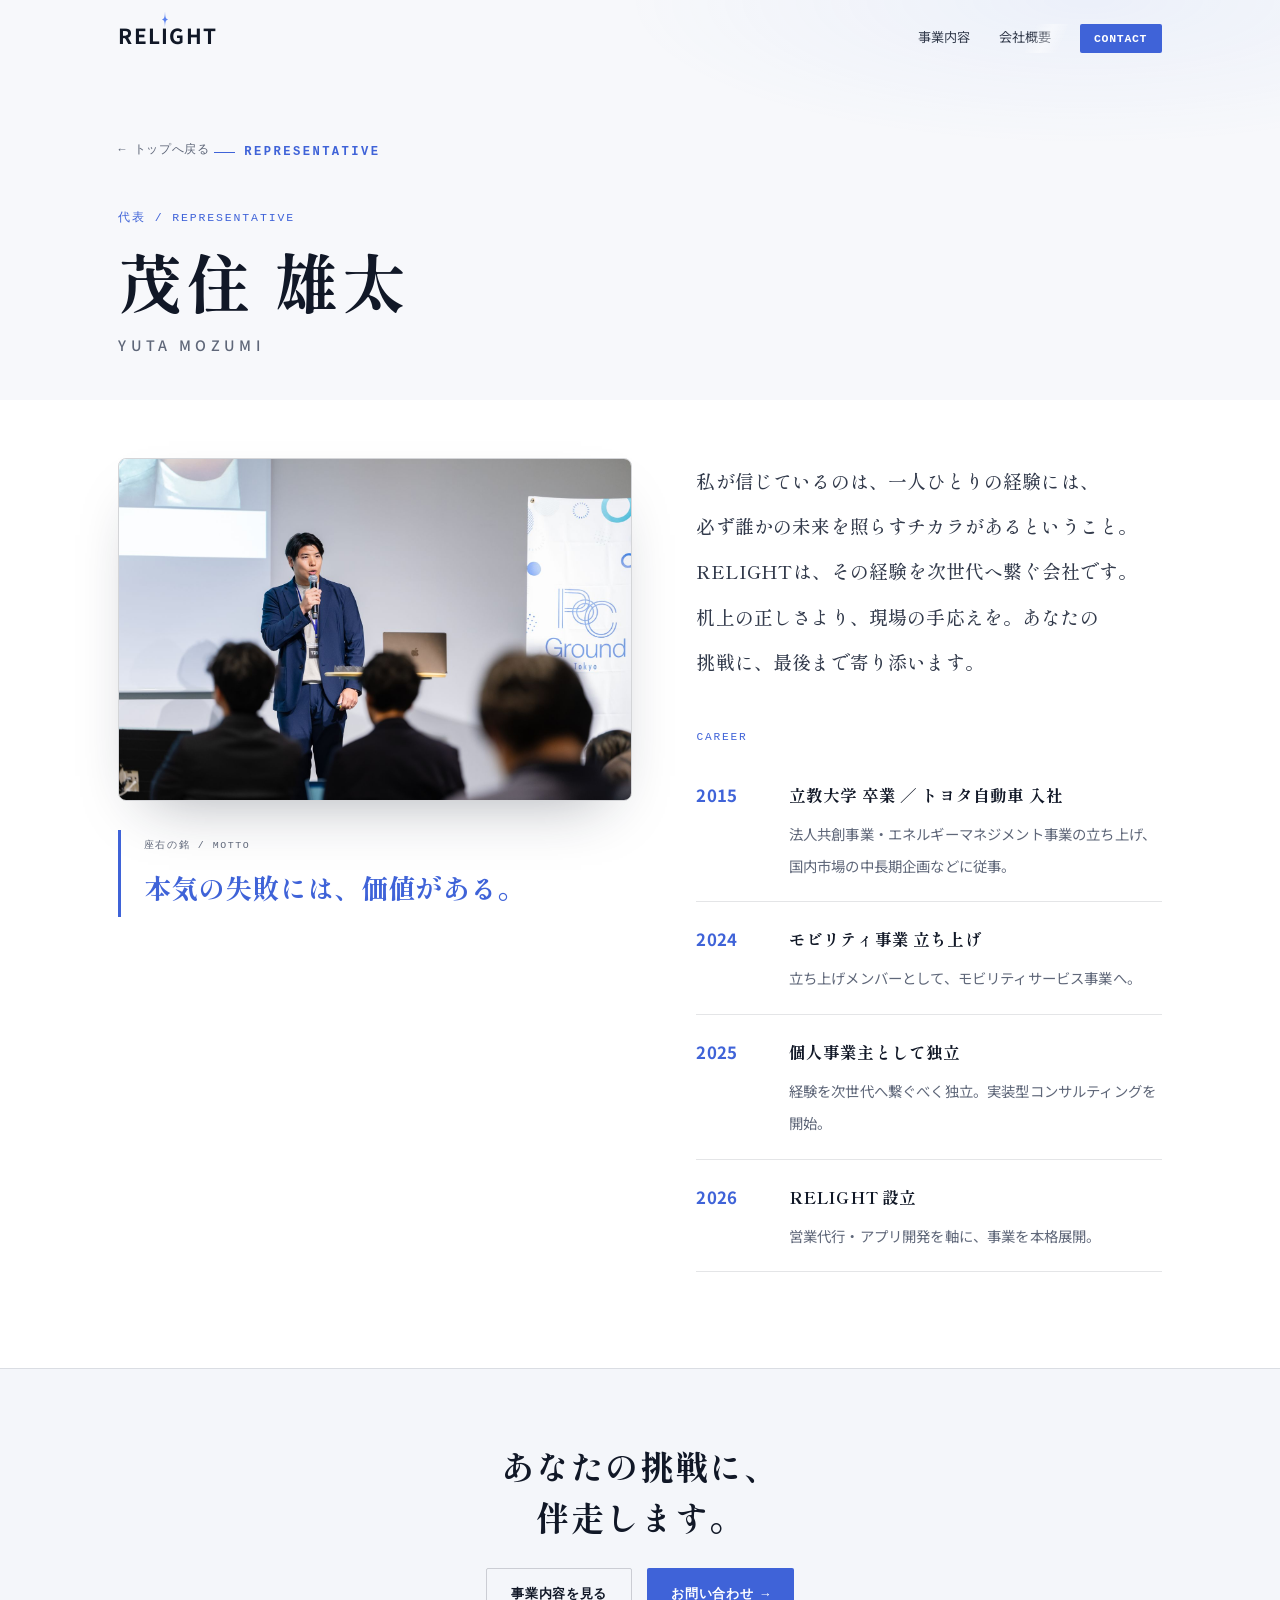
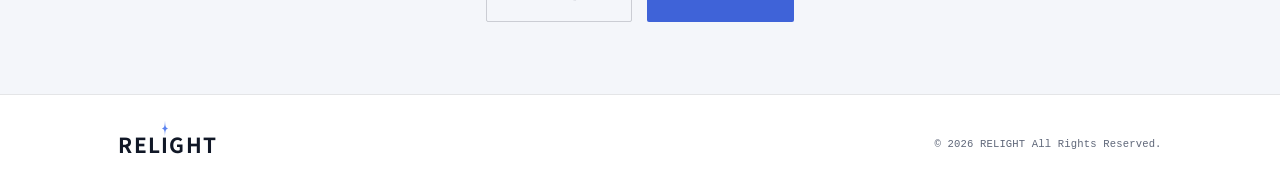
==== about.html @ 537fd7d2 "HP改修: 可読性向上・モーション追加、AI導入支援の掲載終了、代表表記修正" ====
<!DOCTYPE html>
<html lang="ja">
<head>
<meta charset="UTF-8">
<meta name="viewport" content="width=device-width, initial-scale=1.0">
<title>代表 茂住 雄太｜RELIGHT</title>
<meta name="description" content="RELIGHT 代表 茂住雄太（Yuta Mozumi）のプロフィール。トヨタ自動車での新規事業・現場改善の経験を経て独立。経験と知恵を次世代へ繋ぐ。">
<link rel="canonical" href="https://ymozfleet-creator.github.io/RELIGHT/about.html">
<meta name="robots" content="index, follow">
<meta name="theme-color" content="#ffffff">
<meta property="og:site_name" content="RELIGHT">
<meta property="og:locale" content="ja_JP">
<meta property="og:title" content="代表 茂住 雄太｜RELIGHT">
<meta property="og:description" content="経験と知恵を、次世代へ繋ぐ。RELIGHT 代表 茂住雄太のプロフィール。">
<meta property="og:type" content="profile">
<meta property="og:url" content="https://ymozfleet-creator.github.io/RELIGHT/about.html">
<script type="application/ld+json">
{"@context":"https://schema.org","@type":"ProfilePage","mainEntity":{"@type":"Person","name":"茂住 雄太","alternateName":"Yuta Mozumi","jobTitle":"代表","worksFor":{"@type":"Organization","name":"RELIGHT","url":"https://ymozfleet-creator.github.io/RELIGHT/"},"url":"https://ymozfleet-creator.github.io/RELIGHT/about.html"}}
</script>
<link rel="preconnect" href="https://fonts.googleapis.com">
<link rel="preconnect" href="https://fonts.gstatic.com" crossorigin>
<link href="https://fonts.googleapis.com/css2?family=Shippori+Mincho+B1:wght@500;600;700;800&family=Space+Grotesk:wght@400;500;600;700&family=Noto+Sans+JP:wght@300;400;500;700&family=Space+Mono:wght@400;700&display=swap" rel="stylesheet">
<style>
:root{
  --bg0:#ffffff;--bg1:#f4f6fa;--panel:#ffffff;--panel-2:#f7f9fc;
  --line:rgba(23,30,48,.10);--line-2:rgba(23,30,48,.15);
  --tx:#171d29;--tx2:#4c5566;--mut:#8990a1;
  --cu:#3f63d8;--cu2:#4f74e6;--cu-grad:linear-gradient(115deg,#6f8cf5 0%,#5b83f0 45%,#5e5ce0 100%);
  --mincho:'Shippori Mincho B1','Hiragino Mincho ProN','Yu Mincho',serif;
  --grot:'Space Grotesk','Noto Sans JP',sans-serif;--sans:'Noto Sans JP',sans-serif;--mono:'Space Mono',monospace;
  --wide:1120px;--ease:cubic-bezier(.19,1,.22,1);
}
*{margin:0;padding:0;box-sizing:border-box}
html{scroll-behavior:smooth;-webkit-text-size-adjust:100%}
body{font-family:var(--sans);font-weight:300;background:var(--bg0);color:var(--tx2);line-height:2;letter-spacing:.01em;word-break:normal;word-break:auto-phrase;line-break:strict;overflow-x:hidden;-webkit-font-smoothing:antialiased}
h1,h2,h3{font-family:var(--mincho);color:var(--tx);font-weight:700;line-height:1.5;letter-spacing:.02em}
a{color:inherit;text-decoration:none}img,svg{display:block}
::selection{background:var(--cu);color:#fff}
:focus-visible{outline:2px solid var(--cu);outline-offset:3px}
.wrap{max-width:var(--wide);margin:0 auto;padding:0 clamp(1.4rem,5vw,2.4rem)}
b,strong{color:var(--tx);font-weight:600}
.lab{font-family:var(--mono);font-size:.72rem;letter-spacing:.2em;text-transform:uppercase;color:var(--cu);display:inline-flex;align-items:center;gap:.8em}
.lab::before{content:"";width:1.7em;height:1px;background:var(--cu)}
.rv{opacity:0;transform:translateY(24px);transition:opacity .8s var(--ease),transform .8s var(--ease)}
.rv.in{opacity:1;transform:none}
.d1{transition-delay:.08s}.d2{transition-delay:.16s}
/* header */
header{position:fixed;top:0;left:0;right:0;z-index:100;border-bottom:1px solid transparent;transition:border-color .4s var(--ease),background .4s var(--ease)}
header.scr{border-color:var(--line);background:rgba(255,255,255,.85);backdrop-filter:blur(14px);-webkit-backdrop-filter:blur(14px)}
.nav{display:flex;align-items:center;justify-content:space-between;height:70px;max-width:var(--wide);margin:0 auto;padding:0 clamp(1.4rem,5vw,2.4rem)}
.logo{display:inline-flex;align-items:center;color:var(--tx)}
.logo .wm{font-family:var(--grot);font-weight:700;font-size:1.3rem;letter-spacing:.06em;display:inline-flex;align-items:flex-end;position:relative;white-space:nowrap;line-height:1}
.logo .ig{position:relative;display:inline-block}
.logo .flame{position:absolute;left:50%;top:-.66em;transform:translateX(-50%);width:.36em;height:.82em}
.nav-links{display:flex;align-items:center;gap:clamp(1rem,2.2vw,1.8rem);list-style:none}
.nav-links a{font-size:.82rem;font-weight:400;color:var(--tx2);transition:color .3s var(--ease)}
.nav-links a:hover{color:var(--tx)}
.nav-links a.nav-cta{font-family:var(--mono);font-size:.72rem;font-weight:700;letter-spacing:.06em;background:var(--cu);color:#fff!important;padding:.7em 1.25em;border-radius:2px}
.nav-links a.nav-cta:hover{background:var(--cu2)}
/* hero */
.p-hero{padding:130px 0 40px;position:relative;overflow:hidden}
.p-hero::before{content:"";position:absolute;inset:0;z-index:-1;background:radial-gradient(60% 60% at 85% 0%,rgba(91,131,240,.10),transparent 60%),var(--bg1);opacity:.7}
.back{font-family:var(--mono);font-size:.72rem;letter-spacing:.06em;color:var(--mut);display:inline-flex;align-items:center;gap:.5em;margin-bottom:1.8rem;transition:color .3s var(--ease)}
.back:hover{color:var(--cu)}
.p-role{font-family:var(--mono);font-size:.72rem;letter-spacing:.16em;text-transform:uppercase;color:var(--cu);margin:1rem 0 .8rem}
.p-name{font-size:clamp(2.4rem,6vw,4rem);letter-spacing:.06em;line-height:1.2}
.p-en{font-family:var(--grot);font-weight:500;font-size:.9rem;letter-spacing:.3em;text-transform:uppercase;color:var(--mut);margin-top:.8rem}
/* body grid */
.p-main{display:grid;grid-template-columns:1.05fr .95fr;gap:clamp(2rem,5vw,4rem);align-items:start;padding:clamp(2.4rem,5vw,3.6rem) 0 clamp(4rem,8vw,6rem)}
.p-photo{width:100%;border-radius:8px;border:1px solid var(--line-2);box-shadow:0 26px 60px -30px rgba(23,30,48,.4)}
.motto{margin:1.8rem 0 0;border-left:3px solid var(--cu);padding:.4rem 0 .4rem 1.4rem}
.motto .l{font-family:var(--mono);font-size:.62rem;letter-spacing:.16em;text-transform:uppercase;color:var(--mut);margin-bottom:.5rem}
.motto p{font-family:var(--mincho);font-weight:700;font-size:clamp(1.3rem,2.4vw,1.7rem);color:var(--cu);line-height:1.7}
.vis{font-family:var(--mincho);font-weight:500;font-size:clamp(1.02rem,1.6vw,1.18rem);line-height:2.4;color:var(--tx2)}
.vis b{color:var(--tx);font-weight:700}
.tl-l{font-family:var(--mono);font-size:.7rem;letter-spacing:.16em;text-transform:uppercase;color:var(--cu);margin:2.6rem 0 .6rem}
.tl-row{display:grid;grid-template-columns:70px 1fr;gap:1.4rem;padding:1.3rem 0;border-bottom:1px solid var(--line);align-items:baseline}
.tl-row .yr{font-family:var(--grot);font-weight:700;font-size:1.05rem;color:var(--cu)}
.tl-row .d b{display:block;font-family:var(--mincho);font-weight:700;color:var(--tx);font-size:1.04rem;margin-bottom:.3rem}
.tl-row .d span{font-size:.9rem;color:var(--mut);line-height:1.9}
/* cta */
.p-cta{background:var(--bg1);border-top:1px solid var(--line);padding:clamp(3rem,6vw,4.5rem) 0;text-align:center}
.p-cta h2{font-size:clamp(1.5rem,3vw,2.1rem);margin-bottom:1.6rem}
.btn{font-family:var(--mono);font-size:.8rem;font-weight:700;letter-spacing:.05em;padding:1.05em 1.9em;border-radius:2px;display:inline-flex;align-items:center;gap:.6em;transition:transform .3s var(--ease),background .3s var(--ease),border-color .3s var(--ease),color .3s var(--ease)}
.btn.solid{background:var(--cu);color:#fff}.btn.solid:hover{background:var(--cu2);transform:translateY(-2px)}
.btn.ghost{border:1px solid var(--line-2);color:var(--tx)}.btn.ghost:hover{border-color:var(--cu);color:var(--cu);transform:translateY(-2px)}
.p-cta .row{display:flex;gap:.9rem;justify-content:center;flex-wrap:wrap}
footer{padding:2.4rem 0;border-top:1px solid var(--line)}
.fbar{display:flex;align-items:center;justify-content:space-between;gap:1rem;flex-wrap:wrap}
.fbar .cp{font-family:var(--mono);font-size:.66rem;color:var(--mut)}
@media(max-width:860px){.p-main{grid-template-columns:1fr}.nav-links li:not(.keep){display:none}}
@media(prefers-reduced-motion:reduce){*{animation:none!important;transition:none!important}.rv{opacity:1;transform:none}}
br.wbr{display:inline}@media(max-width:640px){br.wbr{display:none}}
</style>
<link rel="stylesheet" href="assets/motion.css?v=20261105">
<script src="assets/motion.js?v=20261105" defer></script>
</head>
<body>
<header id="hd">
  <div class="nav">
    <a href="index.html" class="logo" aria-label="RELIGHT"><span class="wm">REL<span class="ig">I<svg class="flame" viewBox="0 0 24 64" xmlns="http://www.w3.org/2000/svg" aria-hidden="true"><path d="M12 1C13 26 14.5 28 23 32C14.5 36 13 38 12 63C11 38 9.5 36 1 32C9.5 28 11 26 12 1Z" fill="#5b83f0"/></svg></span>GHT</span></a>
    <ul class="nav-links">
      <li><a href="index.html#serv">事業内容</a></li>
      <li><a href="index.html#company">会社概要</a></li>
      <li class="keep"><a href="index.html#contact" class="nav-cta">CONTACT</a></li>
    </ul>
  </div>
</header>

<section class="p-hero">
  <div class="wrap">
    <a href="index.html" class="back">← トップへ戻る</a>
    <span class="lab rv">Representative</span>
    <div class="p-role rv d1">代表 / Representative</div>
    <h1 class="p-name rv d1">茂住 雄太</h1>
    <div class="p-en rv d1">Yuta Mozumi</div>
  </div>
</section>

<section class="wrap">
  <div class="p-main">
    <div class="rv">
      <img class="p-photo" src="[data-uri]" alt="東京都 PoC Ground Tokyo 成果報告会で登壇する代表 茂住雄太">
      <div class="motto"><div class="l">座右の銘 / Motto</div><p>本気の失敗には、価値がある。</p></div>
    </div>
    <div class="rv d1">
      <p class="vis">私が信じているのは、一人ひとりの経験には、必ず誰かの未来を照らすチカラがあるということ。<br class="wbr">RELIGHTは、その経験を次世代へ繋ぐ会社です。机上の正しさより、現場の手応えを。あなたの挑戦に、最後まで寄り添います。</p>
      <div class="tl-l">Career</div>
      <div class="tl-row"><span class="yr">2015</span><span class="d"><b>立教大学 卒業 ／ トヨタ自動車 入社</b><span>法人共創事業・エネルギーマネジメント事業の立ち上げ、国内市場の中長期企画などに従事。</span></span></div>
      <div class="tl-row"><span class="yr">2024</span><span class="d"><b>モビリティ事業 立ち上げ</b><span>立ち上げメンバーとして、モビリティサービス事業へ。</span></span></div>
      <div class="tl-row"><span class="yr">2025</span><span class="d"><b>個人事業主として独立</b><span>経験を次世代へ繋ぐべく独立。実装型コンサルティングを開始。</span></span></div>
      <div class="tl-row"><span class="yr">2026</span><span class="d"><b>RELIGHT 設立</b><span>営業代行・アプリ開発を軸に、事業を本格展開。</span></span></div>
    </div>
  </div>
</section>

<section class="p-cta">
  <div class="wrap">
    <h2>あなたの挑戦に、<br>伴走します。</h2>
    <div class="row">
      <a href="index.html#serv" class="btn ghost">事業内容を見る</a>
      <a href="index.html#contact" class="btn solid">お問い合わせ →</a>
    </div>
  </div>
</section>

<footer>
  <div class="wrap">
    <div class="fbar">
      <a href="index.html" class="logo" aria-label="RELIGHT"><span class="wm">REL<span class="ig">I<svg class="flame" viewBox="0 0 24 64" xmlns="http://www.w3.org/2000/svg" aria-hidden="true"><path d="M12 1C13 26 14.5 28 23 32C14.5 36 13 38 12 63C11 38 9.5 36 1 32C9.5 28 11 26 12 1Z" fill="#5b83f0"/></svg></span>GHT</span></a>
      <span class="cp">© 2026 RELIGHT All Rights Reserved.</span>
    </div>
  </div>
</footer>
<script>
const hd=document.getElementById('hd');
addEventListener('scroll',()=>hd.classList.toggle('scr',scrollY>30),{passive:true});
const io=new IntersectionObserver((es)=>{es.forEach(e=>{if(e.isIntersecting){e.target.classList.add('in');io.unobserve(e.target);}});},{threshold:.14});
document.querySelectorAll('.rv').forEach(el=>io.observe(el));
</script>
</body>
</html>
---- assets/motion.css ----
/* =========================================================
   RELIGHT — Readability & Motion layer (2026-11)
   各ページの <style> の後に読み込み、可読性とアニメーションを上書きする
   ========================================================= */

/* ---------- 1. Readability（ライトテーマ） ---------- */
html:not([data-theme="dark"]){
  --tx:#111827;
  --tx2:#323a4b;      /* 本文：旧 #4c5566 → コントラスト強化 */
  --mut:#5f6779;      /* 補足：旧 #8990a1 → WCAG AA 相当へ */
  --line:rgba(17,24,39,.11);
  --line-2:rgba(17,24,39,.18);
}
html[data-theme="dark"]{
  --tx2:#ddd5c4;
  --mut:#a99f8a;
}
body{font-weight:400!important;font-size:16px}
p,li,dd{font-weight:400}
b,strong{font-weight:700}
/* 小さすぎるラベル類を底上げ */
.lab{font-size:.76rem!important;font-weight:700}
.en,.s,.goal,.k{letter-spacing:.06em}
@media (max-width:640px){
  body{font-size:15.5px}
  p{line-height:1.95}
}

/* ---------- 2. Scroll progress ---------- */
.mx-progress{position:fixed;top:0;left:0;height:3px;width:100%;z-index:999;pointer-events:none;
  background:var(--cu-grad,linear-gradient(90deg,#6f8cf5,#5e5ce0));
  transform:scaleX(var(--p,0));transform-origin:left;}

/* ---------- 3. Kinetic Typography ---------- */
.kt{--kt-step:28ms}
.kt .kt-w{display:inline-block;overflow:hidden;vertical-align:bottom;padding-bottom:.08em;margin-bottom:-.08em}
.kt .kt-c{display:inline-block;transform:translateY(105%) rotate(4deg);opacity:0;
  transition:transform .9s cubic-bezier(.19,1,.22,1),opacity .6s ease;
  transition-delay:calc(var(--i) * var(--kt-step) + var(--kt-base,0ms));will-change:transform}
.kt.kt-in .kt-c{transform:none;opacity:1}
/* グラデーション文字は塊で動かす（グラデ崩れ防止） */
.kt em.kt-c,.kt .cu-t.kt-c{display:inline-block}

/* グラデーション文字のゆるやかな流れ */
.hero h1 em,.msg-big em,.mvv-content .big em,.contact-card h2 em,h1 em,h2 em{
  background-size:220% 100%!important;animation:mx-shine 7s ease-in-out infinite alternate}
@keyframes mx-shine{from{background-position:0% 50%}to{background-position:100% 50%}}

/* ---------- 4. Reveal を上質に ---------- */
.rv{opacity:0;transform:translateY(28px);filter:blur(6px);
  transition:opacity .9s cubic-bezier(.19,1,.22,1),transform .9s cubic-bezier(.19,1,.22,1),filter .9s cubic-bezier(.19,1,.22,1)!important}
.rv.in{opacity:1;transform:none;filter:none}
.rv.d1{transition-delay:.08s!important}.rv.d2{transition-delay:.16s!important}.rv.d3{transition-delay:.24s!important}

/* セクションラベルの◆が回転して現れる */
.lab::before{transition:transform .9s cubic-bezier(.19,1,.22,1)}
.rv .lab::before,.lab.rv::before{transform:rotate(-180deg) scale(.3)}
.rv.in .lab::before,.lab.rv.in::before{transform:none}

/* 見出し下のライン描画（インフォグラフィック的アクセント） */
.shead h2,.sec h2.kt{position:relative}
.shead h2::after{content:"";position:absolute;left:0;bottom:-.5rem;height:2px;width:2.4em;
  background:var(--cu-grad);transform:scaleX(0);transform-origin:left;transition:transform 1.1s cubic-bezier(.19,1,.22,1) .35s}
.shead h2.kt-in::after,.shead h2.in::after{transform:scaleX(1)}

/* ---------- 5. UI/UX animation ---------- */
/* カード：カーソル追従スポットライト + わずかな浮き上がり */
.mx-spot{position:relative;isolation:isolate}
.mx-spot::after{content:"";position:absolute;inset:0;border-radius:inherit;pointer-events:none;z-index:-1;opacity:0;
  background:radial-gradient(420px circle at var(--mx,50%) var(--my,50%),rgba(91,131,240,.12),transparent 60%);
  transition:opacity .4s ease}
.mx-spot:hover::after{opacity:1}
.mx-spot{transition:transform .5s cubic-bezier(.19,1,.22,1),box-shadow .5s cubic-bezier(.19,1,.22,1),border-color .4s!important}
.mx-spot:hover{transform:translateY(-6px);box-shadow:0 22px 48px -24px rgba(40,60,140,.35)}

/* ボタン：マグネット + 光のスイープ */
.mx-mag{position:relative;overflow:hidden;will-change:transform;transition:transform .35s cubic-bezier(.19,1,.22,1),background .3s,color .3s,border-color .3s,box-shadow .35s!important}
.mx-mag::before{content:"";position:absolute;top:0;left:-60%;width:40%;height:100%;pointer-events:none;
  background:linear-gradient(100deg,transparent,rgba(255,255,255,.45),transparent);transform:skewX(-20deg);transition:left .7s cubic-bezier(.19,1,.22,1)}
.mx-mag:hover::before{left:130%}
.mx-mag:hover{box-shadow:0 12px 28px -12px rgba(63,99,216,.55)}

/* ニュース行：矢印がスライド＆背景が流れる */
.nitem{position:relative;transition:background .4s,padding .4s cubic-bezier(.19,1,.22,1)!important}
.nitem .ar{transition:transform .4s cubic-bezier(.19,1,.22,1)!important}
.nitem:hover .ar{transform:translateX(6px)}

/* ---------- 6. Infographic: 数字のカウントアップ下線 ---------- */
.mx-num{position:relative;display:inline-block}
.mx-num::after{content:"";position:absolute;left:0;right:0;bottom:-.35em;height:2px;border-radius:2px;
  background:var(--cu-grad);transform:scaleX(0);transform-origin:left;transition:transform 1.4s cubic-bezier(.19,1,.22,1)}
.mx-num.mx-done::after{transform:scaleX(1)}

/* ---------- 7. Marquee（トップのキーワード帯） ---------- */
.mx-marquee{overflow:hidden;border-top:1px solid var(--line);border-bottom:1px solid var(--line);background:var(--bg1);padding:1.15rem 0;
  -webkit-mask-image:linear-gradient(90deg,transparent,#000 8%,#000 92%,transparent);mask-image:linear-gradient(90deg,transparent,#000 8%,#000 92%,transparent)}
.mx-marquee .track{display:flex;width:max-content;animation:mx-mq 38s linear infinite}
.mx-marquee:hover .track{animation-play-state:paused}
.mx-marquee span{font-family:var(--mincho);font-weight:700;font-size:clamp(1.05rem,1.8vw,1.35rem);color:var(--tx);white-space:nowrap;padding:0 1.6rem;display:inline-flex;align-items:center;gap:1.6rem}
.mx-marquee span::after{content:"";width:.42em;height:.42em;background:var(--cu);clip-path:polygon(50% 0,100% 50%,50% 100%,0 50%)}
.mx-marquee span.o{color:var(--cu2)}
@keyframes mx-mq{to{transform:translateX(-50%)}}

/* ---------- 8. Hero のアンビエント光 ---------- */
.mx-orb{position:absolute;border-radius:50%;filter:blur(60px);pointer-events:none;z-index:-1;opacity:.55;animation:mx-float 14s ease-in-out infinite alternate}
.mx-orb.a{width:38vw;height:38vw;max-width:520px;max-height:520px;left:-8vw;top:8vh;background:radial-gradient(circle,rgba(111,140,245,.35),transparent 65%)}
.mx-orb.b{width:30vw;height:30vw;max-width:420px;max-height:420px;right:-6vw;bottom:4vh;background:radial-gradient(circle,rgba(94,92,224,.28),transparent 65%);animation-delay:-6s}
@keyframes mx-float{to{transform:translate(4vw,-3vh) scale(1.08)}}

/* ---------- reduced motion ---------- */
@media (prefers-reduced-motion:reduce){
  .rv{opacity:1!important;transform:none!important;filter:none!important}
  .kt .kt-c{transform:none!important;opacity:1!important;transition:none!important}
  .mx-marquee .track,.mx-orb,h1 em,h2 em{animation:none!important}
  .mx-progress{display:none}
}

/* ---------- 9. トップ：事業カード（2事業構成）の余白調整 ---------- */
.svc-grid .svc h3{min-height:0!important}
.svc-grid .svc p{min-height:0!important}
.svc-grid .svc .foot{margin-top:auto!important;min-height:0!important}
.svc .more{font-size:.84rem!important;font-weight:700}
.svc .menu span{font-size:.78rem!important}

@media (max-width:640px){.hero .scrollcue{display:none}}
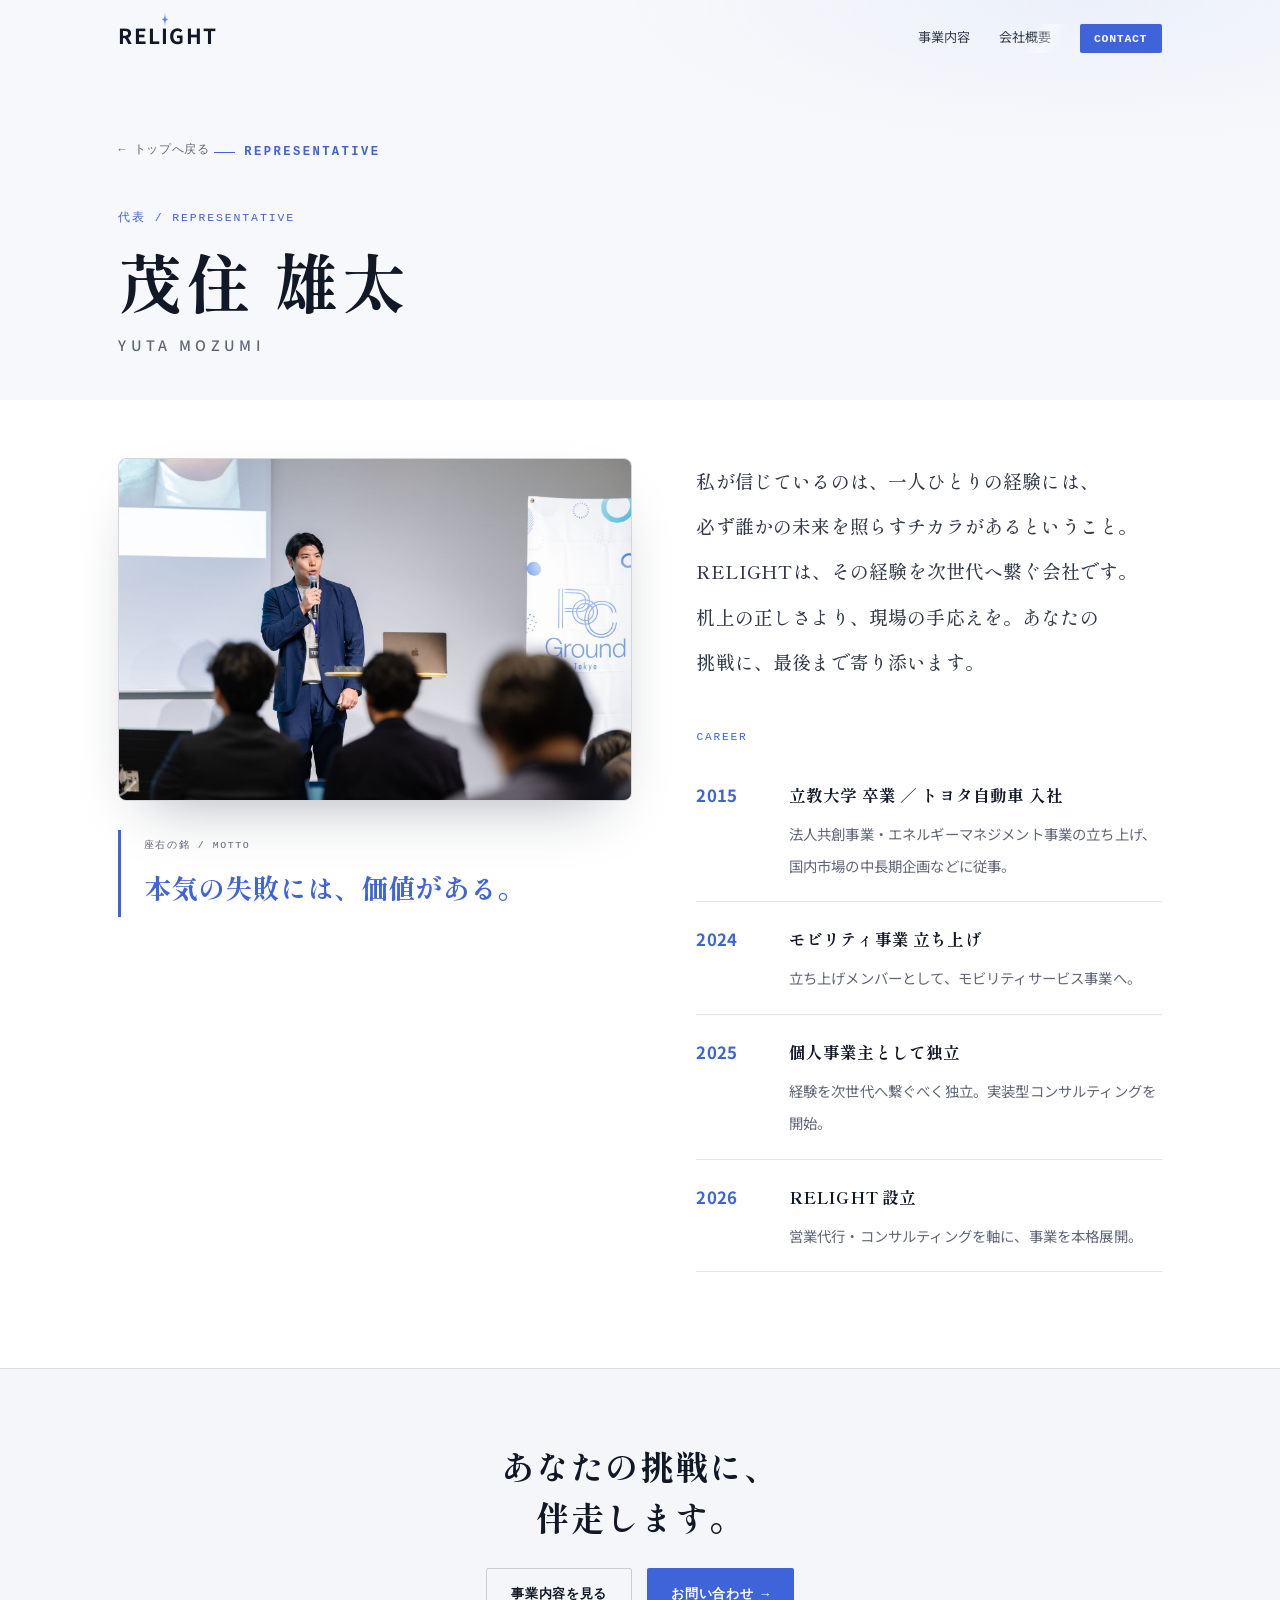
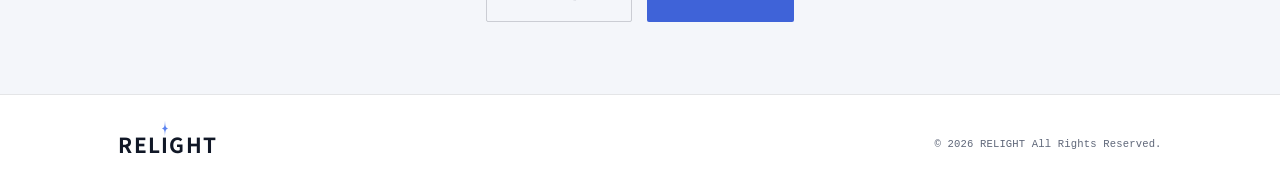
==== commit d4a8d06f: "事業を2軸に再編:①営業代行(LEADING RUSHER)②コンサルティング(顧問含む)" ====
--- a/about.html
+++ b/about.html
@@ -129,7 +129,7 @@
       <div class="tl-row"><span class="yr">2015</span><span class="d"><b>立教大学 卒業 ／ トヨタ自動車 入社</b><span>法人共創事業・エネルギーマネジメント事業の立ち上げ、国内市場の中長期企画などに従事。</span></span></div>
       <div class="tl-row"><span class="yr">2024</span><span class="d"><b>モビリティ事業 立ち上げ</b><span>立ち上げメンバーとして、モビリティサービス事業へ。</span></span></div>
       <div class="tl-row"><span class="yr">2025</span><span class="d"><b>個人事業主として独立</b><span>経験を次世代へ繋ぐべく独立。実装型コンサルティングを開始。</span></span></div>
-      <div class="tl-row"><span class="yr">2026</span><span class="d"><b>RELIGHT 設立</b><span>営業代行・アプリ開発を軸に、事業を本格展開。</span></span></div>
+      <div class="tl-row"><span class="yr">2026</span><span class="d"><b>RELIGHT 設立</b><span>営業代行・コンサルティングを軸に、事業を本格展開。</span></span></div>
     </div>
   </div>
 </section>
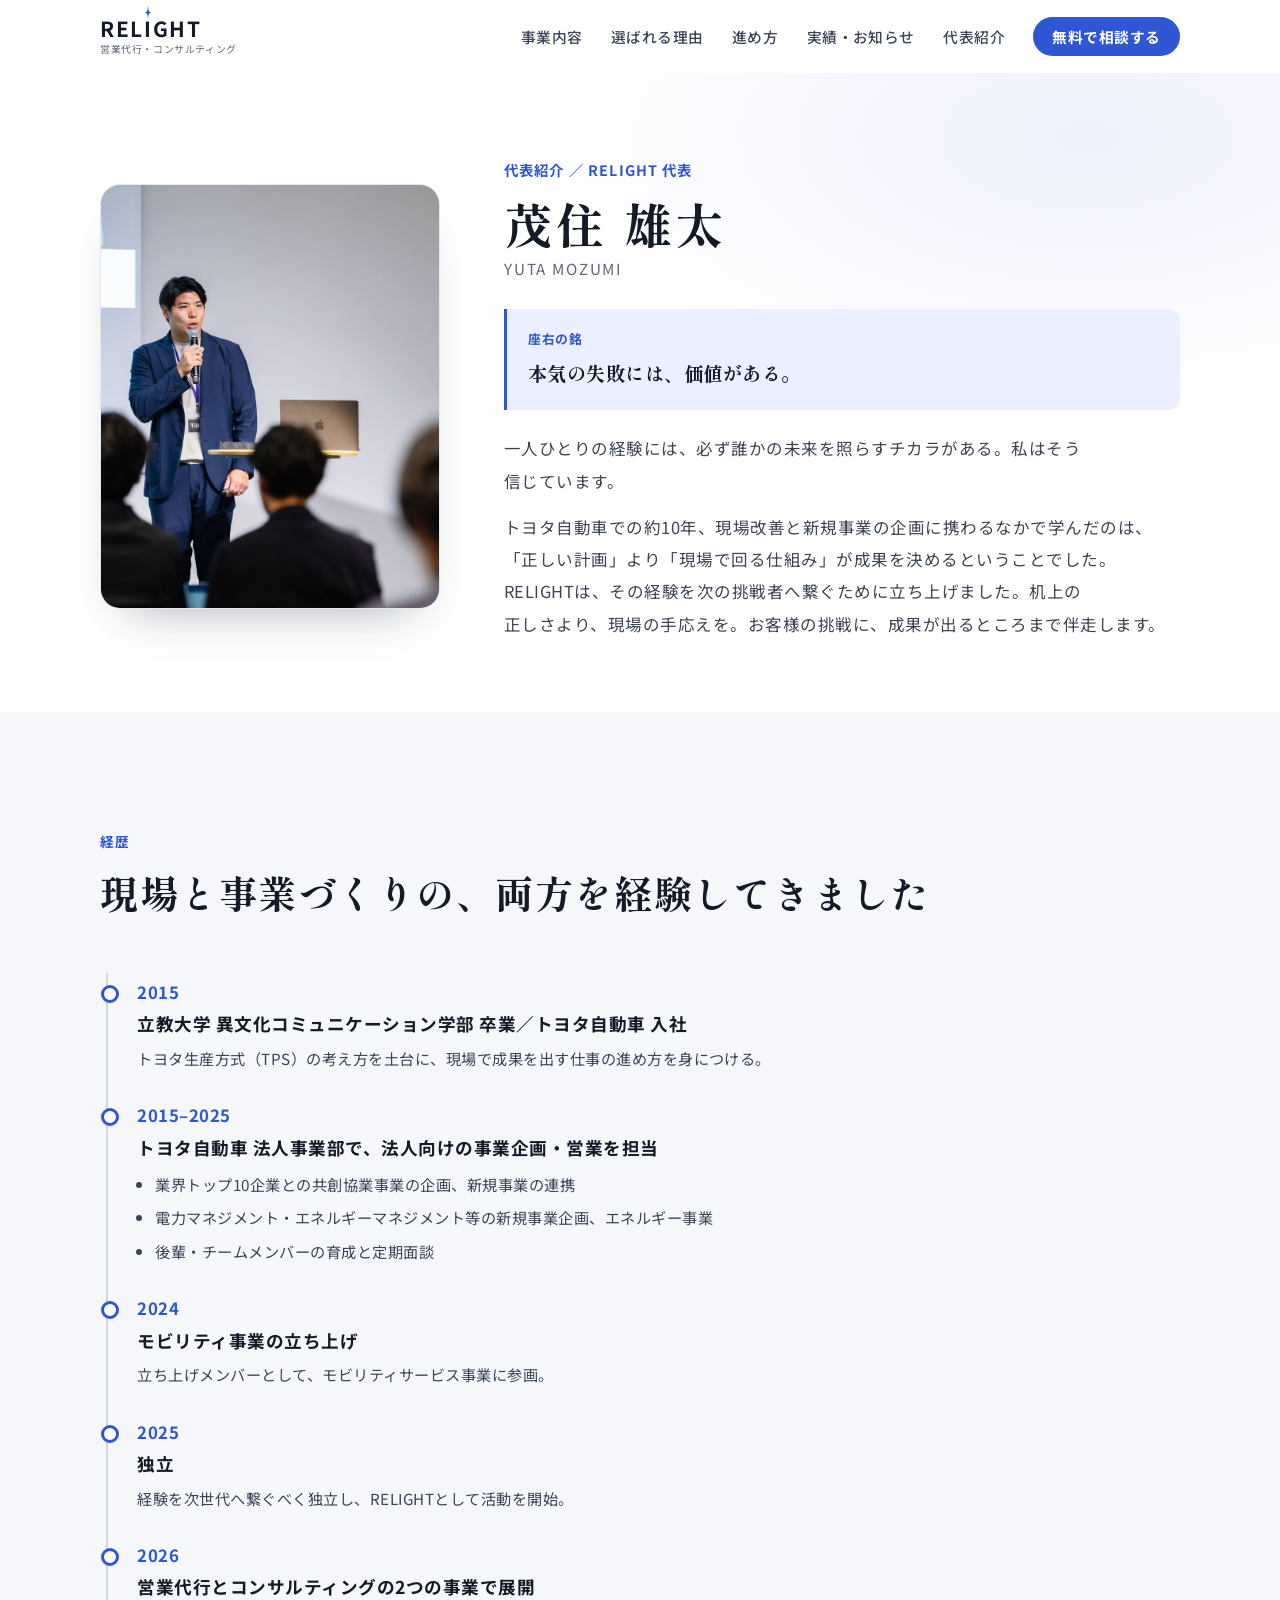
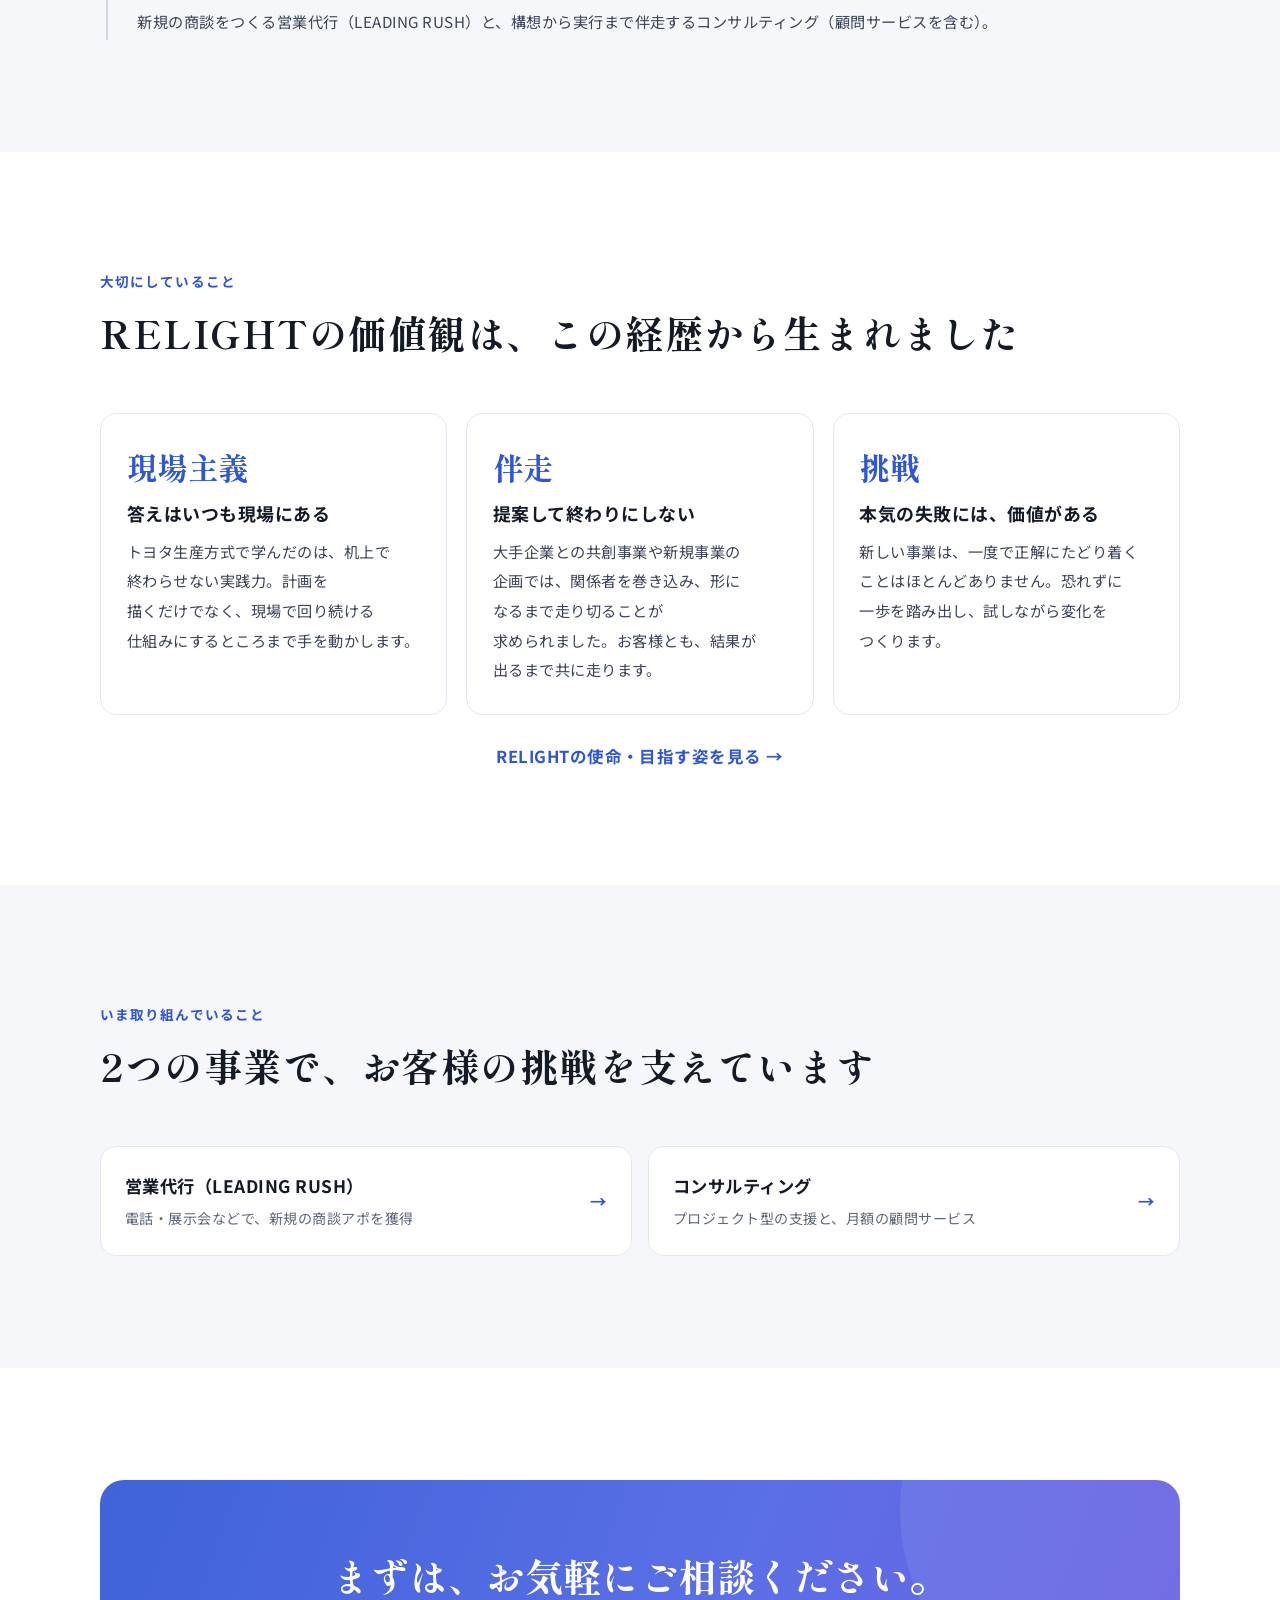
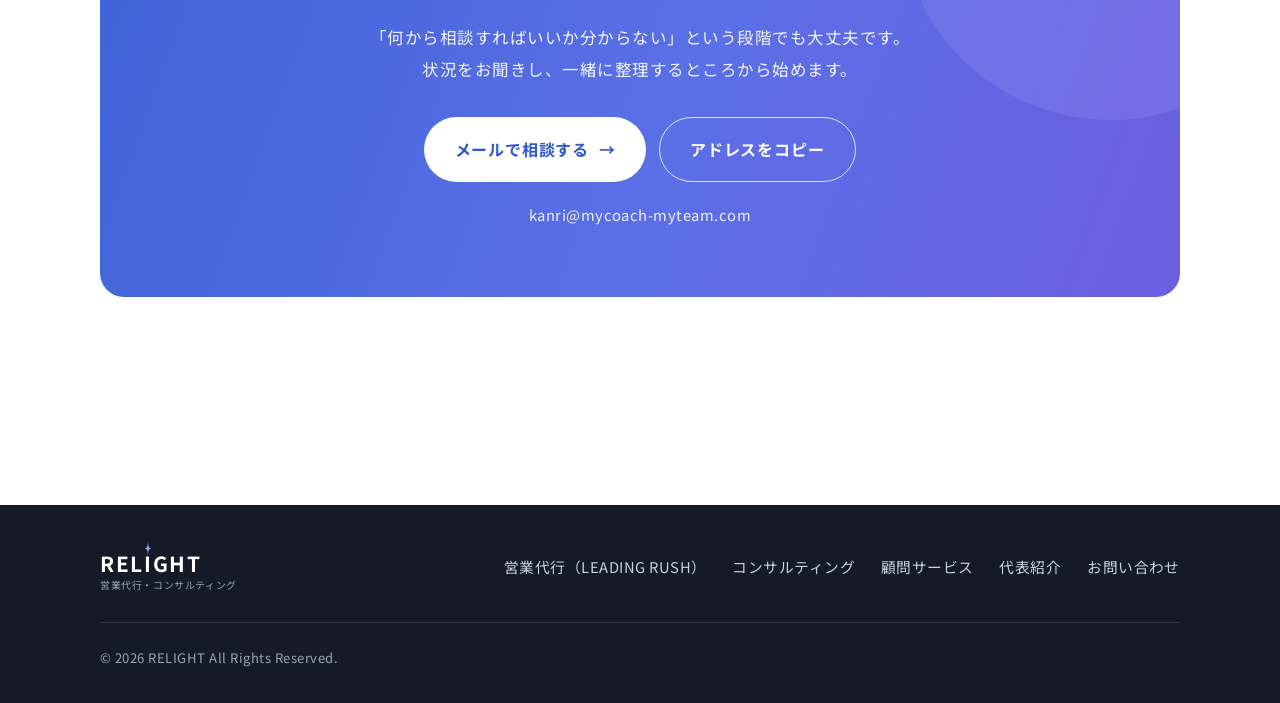
==== commit b45f9b72: "代表紹介ページを新デザインで作り直し（経歴・価値観・現在の事業を拡充）" ====
--- a/about.html
+++ b/about.html
@@ -3,160 +3,147 @@
 <head>
 <meta charset="UTF-8">
 <meta name="viewport" content="width=device-width, initial-scale=1.0">
-<title>代表 茂住 雄太｜RELIGHT</title>
-<meta name="description" content="RELIGHT 代表 茂住雄太（Yuta Mozumi）のプロフィール。トヨタ自動車での新規事業・現場改善の経験を経て独立。経験と知恵を次世代へ繋ぐ。">
+<title>代表紹介｜茂住 雄太｜RELIGHT</title>
+<meta name="description" content="RELIGHT代表 茂住雄太の紹介。トヨタ自動車で約10年、法人向けの事業企画・営業、業界大手との共創事業、エネルギーマネジメント等の新規事業企画に従事。2025年に独立し、営業代行（LEADING RUSH）とコンサルティングの2つの事業で伴走しています。">
 <link rel="canonical" href="https://ymozfleet-creator.github.io/RELIGHT/about.html">
 <meta name="robots" content="index, follow">
 <meta name="theme-color" content="#ffffff">
 <meta property="og:site_name" content="RELIGHT">
 <meta property="og:locale" content="ja_JP">
-<meta property="og:title" content="代表 茂住 雄太｜RELIGHT">
-<meta property="og:description" content="経験と知恵を、次世代へ繋ぐ。RELIGHT 代表 茂住雄太のプロフィール。">
 <meta property="og:type" content="profile">
+<meta property="og:title" content="代表紹介｜茂住 雄太｜RELIGHT">
+<meta property="og:description" content="トヨタで培った現場改善（TPS）と新規事業の経験を、次世代へ。RELIGHT代表 茂住雄太の紹介です。">
 <meta property="og:url" content="https://ymozfleet-creator.github.io/RELIGHT/about.html">
 <script type="application/ld+json">
-{"@context":"https://schema.org","@type":"ProfilePage","mainEntity":{"@type":"Person","name":"茂住 雄太","alternateName":"Yuta Mozumi","jobTitle":"代表","worksFor":{"@type":"Organization","name":"RELIGHT","url":"https://ymozfleet-creator.github.io/RELIGHT/"},"url":"https://ymozfleet-creator.github.io/RELIGHT/about.html"}}
+{"@context":"https://schema.org","@type":"ProfilePage","url":"https://ymozfleet-creator.github.io/RELIGHT/about.html","mainEntity":{"@type":"Person","name":"茂住 雄太","alternateName":"Yuta Mozumi","jobTitle":"代表","worksFor":{"@id":"https://ymozfleet-creator.github.io/RELIGHT/#organization"},"alumniOf":"立教大学","knowsAbout":["トヨタ生産方式","現場改善","新規事業開発","法人営業","エネルギーマネジメント","PMO"]}}
 </script>
 <link rel="preconnect" href="https://fonts.googleapis.com">
 <link rel="preconnect" href="https://fonts.gstatic.com" crossorigin>
-<link href="https://fonts.googleapis.com/css2?family=Shippori+Mincho+B1:wght@500;600;700;800&family=Space+Grotesk:wght@400;500;600;700&family=Noto+Sans+JP:wght@300;400;500;700&family=Space+Mono:wght@400;700&display=swap" rel="stylesheet">
+<link href="https://fonts.googleapis.com/css2?family=Shippori+Mincho+B1:wght@500;700&family=Noto+Sans+JP:wght@400;500;700&family=Space+Grotesk:wght@500;700&display=swap" rel="stylesheet">
+<link rel="stylesheet" href="assets/rl.css?v=3">
+<script src="assets/rl.js?v=3" defer></script>
 <style>
-:root{
-  --bg0:#ffffff;--bg1:#f4f6fa;--panel:#ffffff;--panel-2:#f7f9fc;
-  --line:rgba(23,30,48,.10);--line-2:rgba(23,30,48,.15);
-  --tx:#171d29;--tx2:#4c5566;--mut:#8990a1;
-  --cu:#3f63d8;--cu2:#4f74e6;--cu-grad:linear-gradient(115deg,#6f8cf5 0%,#5b83f0 45%,#5e5ce0 100%);
-  --mincho:'Shippori Mincho B1','Hiragino Mincho ProN','Yu Mincho',serif;
-  --grot:'Space Grotesk','Noto Sans JP',sans-serif;--sans:'Noto Sans JP',sans-serif;--mono:'Space Mono',monospace;
-  --wide:1120px;--ease:cubic-bezier(.19,1,.22,1);
-}
-*{margin:0;padding:0;box-sizing:border-box}
-html{scroll-behavior:smooth;-webkit-text-size-adjust:100%}
-body{font-family:var(--sans);font-weight:300;background:var(--bg0);color:var(--tx2);line-height:2;letter-spacing:.01em;word-break:normal;word-break:auto-phrase;line-break:strict;overflow-x:hidden;-webkit-font-smoothing:antialiased}
-h1,h2,h3{font-family:var(--mincho);color:var(--tx);font-weight:700;line-height:1.5;letter-spacing:.02em}
-a{color:inherit;text-decoration:none}img,svg{display:block}
-::selection{background:var(--cu);color:#fff}
-:focus-visible{outline:2px solid var(--cu);outline-offset:3px}
-.wrap{max-width:var(--wide);margin:0 auto;padding:0 clamp(1.4rem,5vw,2.4rem)}
-b,strong{color:var(--tx);font-weight:600}
-.lab{font-family:var(--mono);font-size:.72rem;letter-spacing:.2em;text-transform:uppercase;color:var(--cu);display:inline-flex;align-items:center;gap:.8em}
-.lab::before{content:"";width:1.7em;height:1px;background:var(--cu)}
-.rv{opacity:0;transform:translateY(24px);transition:opacity .8s var(--ease),transform .8s var(--ease)}
-.rv.in{opacity:1;transform:none}
-.d1{transition-delay:.08s}.d2{transition-delay:.16s}
-/* header */
-header{position:fixed;top:0;left:0;right:0;z-index:100;border-bottom:1px solid transparent;transition:border-color .4s var(--ease),background .4s var(--ease)}
-header.scr{border-color:var(--line);background:rgba(255,255,255,.85);backdrop-filter:blur(14px);-webkit-backdrop-filter:blur(14px)}
-.nav{display:flex;align-items:center;justify-content:space-between;height:70px;max-width:var(--wide);margin:0 auto;padding:0 clamp(1.4rem,5vw,2.4rem)}
-.logo{display:inline-flex;align-items:center;color:var(--tx)}
-.logo .wm{font-family:var(--grot);font-weight:700;font-size:1.3rem;letter-spacing:.06em;display:inline-flex;align-items:flex-end;position:relative;white-space:nowrap;line-height:1}
-.logo .ig{position:relative;display:inline-block}
-.logo .flame{position:absolute;left:50%;top:-.66em;transform:translateX(-50%);width:.36em;height:.82em}
-.nav-links{display:flex;align-items:center;gap:clamp(1rem,2.2vw,1.8rem);list-style:none}
-.nav-links a{font-size:.82rem;font-weight:400;color:var(--tx2);transition:color .3s var(--ease)}
-.nav-links a:hover{color:var(--tx)}
-.nav-links a.nav-cta{font-family:var(--mono);font-size:.72rem;font-weight:700;letter-spacing:.06em;background:var(--cu);color:#fff!important;padding:.7em 1.25em;border-radius:2px}
-.nav-links a.nav-cta:hover{background:var(--cu2)}
-/* hero */
-.p-hero{padding:130px 0 40px;position:relative;overflow:hidden}
-.p-hero::before{content:"";position:absolute;inset:0;z-index:-1;background:radial-gradient(60% 60% at 85% 0%,rgba(91,131,240,.10),transparent 60%),var(--bg1);opacity:.7}
-.back{font-family:var(--mono);font-size:.72rem;letter-spacing:.06em;color:var(--mut);display:inline-flex;align-items:center;gap:.5em;margin-bottom:1.8rem;transition:color .3s var(--ease)}
-.back:hover{color:var(--cu)}
-.p-role{font-family:var(--mono);font-size:.72rem;letter-spacing:.16em;text-transform:uppercase;color:var(--cu);margin:1rem 0 .8rem}
-.p-name{font-size:clamp(2.4rem,6vw,4rem);letter-spacing:.06em;line-height:1.2}
-.p-en{font-family:var(--grot);font-weight:500;font-size:.9rem;letter-spacing:.3em;text-transform:uppercase;color:var(--mut);margin-top:.8rem}
-/* body grid */
-.p-main{display:grid;grid-template-columns:1.05fr .95fr;gap:clamp(2rem,5vw,4rem);align-items:start;padding:clamp(2.4rem,5vw,3.6rem) 0 clamp(4rem,8vw,6rem)}
-.p-photo{width:100%;border-radius:8px;border:1px solid var(--line-2);box-shadow:0 26px 60px -30px rgba(23,30,48,.4)}
-.motto{margin:1.8rem 0 0;border-left:3px solid var(--cu);padding:.4rem 0 .4rem 1.4rem}
-.motto .l{font-family:var(--mono);font-size:.62rem;letter-spacing:.16em;text-transform:uppercase;color:var(--mut);margin-bottom:.5rem}
-.motto p{font-family:var(--mincho);font-weight:700;font-size:clamp(1.3rem,2.4vw,1.7rem);color:var(--cu);line-height:1.7}
-.vis{font-family:var(--mincho);font-weight:500;font-size:clamp(1.02rem,1.6vw,1.18rem);line-height:2.4;color:var(--tx2)}
-.vis b{color:var(--tx);font-weight:700}
-.tl-l{font-family:var(--mono);font-size:.7rem;letter-spacing:.16em;text-transform:uppercase;color:var(--cu);margin:2.6rem 0 .6rem}
-.tl-row{display:grid;grid-template-columns:70px 1fr;gap:1.4rem;padding:1.3rem 0;border-bottom:1px solid var(--line);align-items:baseline}
-.tl-row .yr{font-family:var(--grot);font-weight:700;font-size:1.05rem;color:var(--cu)}
-.tl-row .d b{display:block;font-family:var(--mincho);font-weight:700;color:var(--tx);font-size:1.04rem;margin-bottom:.3rem}
-.tl-row .d span{font-size:.9rem;color:var(--mut);line-height:1.9}
-/* cta */
-.p-cta{background:var(--bg1);border-top:1px solid var(--line);padding:clamp(3rem,6vw,4.5rem) 0;text-align:center}
-.p-cta h2{font-size:clamp(1.5rem,3vw,2.1rem);margin-bottom:1.6rem}
-.btn{font-family:var(--mono);font-size:.8rem;font-weight:700;letter-spacing:.05em;padding:1.05em 1.9em;border-radius:2px;display:inline-flex;align-items:center;gap:.6em;transition:transform .3s var(--ease),background .3s var(--ease),border-color .3s var(--ease),color .3s var(--ease)}
-.btn.solid{background:var(--cu);color:#fff}.btn.solid:hover{background:var(--cu2);transform:translateY(-2px)}
-.btn.ghost{border:1px solid var(--line-2);color:var(--tx)}.btn.ghost:hover{border-color:var(--cu);color:var(--cu);transform:translateY(-2px)}
-.p-cta .row{display:flex;gap:.9rem;justify-content:center;flex-wrap:wrap}
-footer{padding:2.4rem 0;border-top:1px solid var(--line)}
-.fbar{display:flex;align-items:center;justify-content:space-between;gap:1rem;flex-wrap:wrap}
-.fbar .cp{font-family:var(--mono);font-size:.66rem;color:var(--mut)}
-@media(max-width:860px){.p-main{grid-template-columns:1fr}.nav-links li:not(.keep){display:none}}
-@media(prefers-reduced-motion:reduce){*{animation:none!important;transition:none!important}.rv{opacity:1;transform:none}}
-br.wbr{display:inline}@media(max-width:640px){br.wbr{display:none}}
+.ab-hero{background:radial-gradient(60% 60% at 85% 10%,rgba(91,111,230,.10),transparent 70%),#fff;padding:clamp(3rem,7vw,5rem) 0 clamp(3rem,6vw,4.5rem)}
+.ab-top{display:grid;grid-template-columns:minmax(0,340px) 1fr;gap:clamp(2rem,5vw,4rem);align-items:center}
+.ab-ph{border-radius:20px;overflow:hidden;border:1px solid var(--line);box-shadow:0 24px 48px -30px rgba(20,26,38,.45);aspect-ratio:4/5;background:var(--bg-3)}
+.ab-ph img{width:100%;height:100%;object-fit:cover}
+.ab-role{font-size:.9rem;font-weight:700;color:var(--ac);letter-spacing:.08em}
+.ab-name{font-family:var(--min);font-weight:700;color:var(--tx);font-size:clamp(2rem,4.4vw,3rem);line-height:1.3;margin-top:.4rem;letter-spacing:.08em}
+.ab-en{font-family:var(--num);color:var(--mut);letter-spacing:.12em;font-size:.95rem}
+.ab-motto{margin-top:1.6rem;padding:1.1rem 1.3rem;border-left:3px solid var(--ac);background:var(--ac-soft);border-radius:0 12px 12px 0}
+.ab-motto small{display:block;font-size:.8rem;font-weight:700;color:var(--ac);letter-spacing:.06em}
+.ab-motto p{font-family:var(--min);font-weight:700;color:var(--tx);font-size:1.2rem;margin-top:.2rem}
+.ab-msg{margin-top:1.4rem}
+.ab-msg p+p{margin-top:.9rem}
+.tl{border-left:2px solid var(--line-2);margin-left:.4rem;display:flex;flex-direction:column;gap:1.6rem;padding:.2rem 0 .2rem 1.8rem}
+.tl-i{position:relative}
+.tl-i::before{content:"";position:absolute;left:calc(-1.8rem - 7px);top:.55em;width:12px;height:12px;border-radius:50%;background:#fff;border:3px solid var(--ac)}
+.tl-y{font-family:var(--num);font-weight:700;color:var(--ac);font-size:1.05rem}
+.tl-i h3{font-size:1.1rem;color:var(--tx);line-height:1.6;margin-top:.1rem}
+.tl-i p{font-size:.95rem;margin-top:.35rem}
+.tl-i ul{margin-top:.5rem;padding-left:1.2em;font-size:.95rem;display:flex;flex-direction:column;gap:.25rem}
+.ab-links{display:grid;grid-template-columns:1fr 1fr;gap:1rem}
+.ab-links a{display:flex;justify-content:space-between;align-items:center;gap:1rem;background:#fff;border:1px solid var(--line);border-radius:var(--r);padding:1.4rem 1.5rem;transition:border-color .25s,transform .3s var(--ease)}
+.ab-links a:hover{border-color:var(--ac);transform:translateY(-3px)}
+.ab-links b{display:block;font-size:1.08rem}
+.ab-links small{display:block;color:var(--mut);font-size:.88rem;margin-top:.15rem}
+.ab-links .ar{color:var(--ac);font-weight:700}
+@media(max-width:820px){.ab-top{grid-template-columns:1fr}.ab-ph{max-width:300px;margin:0 auto;width:100%}.ab-links{grid-template-columns:1fr}}
 </style>
-<link rel="stylesheet" href="assets/motion.css?v=20261105">
-<script src="assets/motion.js?v=20261105" defer></script>
 </head>
 <body>
-<header id="hd">
-  <div class="nav">
-    <a href="index.html" class="logo" aria-label="RELIGHT"><span class="wm">REL<span class="ig">I<svg class="flame" viewBox="0 0 24 64" xmlns="http://www.w3.org/2000/svg" aria-hidden="true"><path d="M12 1C13 26 14.5 28 23 32C14.5 36 13 38 12 63C11 38 9.5 36 1 32C9.5 28 11 26 12 1Z" fill="#5b83f0"/></svg></span>GHT</span></a>
-    <ul class="nav-links">
+<script>document.documentElement.classList.add('no-js')</script>
+<header class="hd">
+  <div class="hd-in">
+    <a href="index.html" class="logo" aria-label="RELIGHT トップへ"><span class="wm">REL<span class="ig">I<svg class="flame" viewBox="0 0 24 64" aria-hidden="true"><path d="M12 1C13 26 14.5 28 23 32C14.5 36 13 38 12 63C11 38 9.5 36 1 32C9.5 28 11 26 12 1Z" fill="#2f56d3"/></svg></span>GHT</span><span class="sub">営業代行・コンサルティング</span></a>
+    <ul class="nav" id="nav">
       <li><a href="index.html#serv">事業内容</a></li>
-      <li><a href="index.html#company">会社概要</a></li>
-      <li class="keep"><a href="index.html#contact" class="nav-cta">CONTACT</a></li>
+      <li><a href="index.html#why">選ばれる理由</a></li>
+      <li><a href="index.html#flow">進め方</a></li>
+      <li><a href="index.html#news">実績・お知らせ</a></li>
+      <li><a href="about.html" aria-current="page">代表紹介</a></li>
+      <li><a href="#contact" class="cta">無料で相談する</a></li>
     </ul>
+    <button class="burger" aria-label="メニューを開く" aria-expanded="false" aria-controls="nav"><span></span><span></span><span></span></button>
   </div>
 </header>
 
-<section class="p-hero">
-  <div class="wrap">
-    <a href="index.html" class="back">← トップへ戻る</a>
-    <span class="lab rv">Representative</span>
-    <div class="p-role rv d1">代表 / Representative</div>
-    <h1 class="p-name rv d1">茂住 雄太</h1>
-    <div class="p-en rv d1">Yuta Mozumi</div>
-  </div>
-</section>
-
-<section class="wrap">
-  <div class="p-main">
-    <div class="rv">
-      <img class="p-photo" src="[data-uri]" alt="東京都 PoC Ground Tokyo 成果報告会で登壇する代表 茂住雄太">
-      <div class="motto"><div class="l">座右の銘 / Motto</div><p>本気の失敗には、価値がある。</p></div>
-    </div>
+<main id="top">
+<section class="ab-hero">
+  <div class="wrap ab-top">
+    <div class="ab-ph rv"><img src="[data-uri]" alt="RELIGHT 代表 茂住雄太" width="680" height="850"></div>
     <div class="rv d1">
-      <p class="vis">私が信じているのは、一人ひとりの経験には、必ず誰かの未来を照らすチカラがあるということ。<br class="wbr">RELIGHTは、その経験を次世代へ繋ぐ会社です。机上の正しさより、現場の手応えを。あなたの挑戦に、最後まで寄り添います。</p>
-      <div class="tl-l">Career</div>
-      <div class="tl-row"><span class="yr">2015</span><span class="d"><b>立教大学 卒業 ／ トヨタ自動車 入社</b><span>法人共創事業・エネルギーマネジメント事業の立ち上げ、国内市場の中長期企画などに従事。</span></span></div>
-      <div class="tl-row"><span class="yr">2024</span><span class="d"><b>モビリティ事業 立ち上げ</b><span>立ち上げメンバーとして、モビリティサービス事業へ。</span></span></div>
-      <div class="tl-row"><span class="yr">2025</span><span class="d"><b>個人事業主として独立</b><span>経験を次世代へ繋ぐべく独立。実装型コンサルティングを開始。</span></span></div>
-      <div class="tl-row"><span class="yr">2026</span><span class="d"><b>RELIGHT 設立</b><span>営業代行・コンサルティングを軸に、事業を本格展開。</span></span></div>
+      <span class="ab-role">代表紹介 ／ RELIGHT 代表</span>
+      <h1 class="ab-name">茂住 雄太</h1>
+      <p class="ab-en">YUTA MOZUMI</p>
+      <div class="ab-motto"><small>座右の銘</small><p>本気の失敗には、価値がある。</p></div>
+      <div class="ab-msg">
+        <p>一人ひとりの経験には、必ず誰かの未来を照らすチカラがある。私はそう信じています。</p>
+        <p>トヨタ自動車での約10年、現場改善と新規事業の企画に携わるなかで学んだのは、「正しい計画」より「現場で回る仕組み」が成果を決めるということでした。RELIGHTは、その経験を次の挑戦者へ繋ぐために立ち上げました。机上の正しさより、現場の手応えを。お客様の挑戦に、成果が出るところまで伴走します。</p>
+      </div>
     </div>
   </div>
 </section>
 
-<section class="p-cta">
+<section class="sec alt" id="career">
   <div class="wrap">
-    <h2>あなたの挑戦に、<br>伴走します。</h2>
-    <div class="row">
-      <a href="index.html#serv" class="btn ghost">事業内容を見る</a>
-      <a href="index.html#contact" class="btn solid">お問い合わせ →</a>
+    <div class="shead rv"><span class="label">経歴</span><h2 class="h2">現場と事業づくりの、両方を経験してきました</h2></div>
+    <div class="tl">
+      <div class="tl-i rv"><span class="tl-y">2015</span><h3>立教大学 異文化コミュニケーション学部 卒業／トヨタ自動車 入社</h3><p>トヨタ生産方式（TPS）の考え方を土台に、現場で成果を出す仕事の進め方を身につける。</p></div>
+      <div class="tl-i rv"><span class="tl-y">2015–2025</span><h3>トヨタ自動車 法人事業部で、法人向けの事業企画・営業を担当</h3>
+        <ul><li>業界トップ10企業との共創協業事業の企画、新規事業の連携</li><li>電力マネジメント・エネルギーマネジメント等の新規事業企画、エネルギー事業</li><li>後輩・チームメンバーの育成と定期面談</li></ul></div>
+      <div class="tl-i rv"><span class="tl-y">2024</span><h3>モビリティ事業の立ち上げ</h3><p>立ち上げメンバーとして、モビリティサービス事業に参画。</p></div>
+      <div class="tl-i rv"><span class="tl-y">2025</span><h3>独立</h3><p>経験を次世代へ繋ぐべく独立し、RELIGHTとして活動を開始。</p></div>
+      <div class="tl-i rv"><span class="tl-y">2026</span><h3>営業代行とコンサルティングの2つの事業で展開</h3><p>新規の商談をつくる営業代行（LEADING RUSH）と、構想から実行まで伴走するコンサルティング（顧問サービスを含む）。</p></div>
     </div>
   </div>
 </section>
 
-<footer>
+<section class="sec" id="strength">
   <div class="wrap">
-    <div class="fbar">
-      <a href="index.html" class="logo" aria-label="RELIGHT"><span class="wm">REL<span class="ig">I<svg class="flame" viewBox="0 0 24 64" xmlns="http://www.w3.org/2000/svg" aria-hidden="true"><path d="M12 1C13 26 14.5 28 23 32C14.5 36 13 38 12 63C11 38 9.5 36 1 32C9.5 28 11 26 12 1Z" fill="#5b83f0"/></svg></span>GHT</span></a>
-      <span class="cp">© 2026 RELIGHT All Rights Reserved.</span>
+    <div class="shead rv"><span class="label">大切にしていること</span><h2 class="h2">RELIGHTの価値観は、<br class="sp">この経歴から生まれました</h2></div>
+    <div class="why">
+      <div class="wy rv"><p class="n t">現場主義</p><h3>答えはいつも現場にある</h3><p>トヨタ生産方式で学んだのは、机上で終わらせない実践力。計画を描くだけでなく、現場で回り続ける仕組みにするところまで手を動かします。</p></div>
+      <div class="wy rv d1"><p class="n t">伴走</p><h3>提案して終わりにしない</h3><p>大手企業との共創事業や新規事業の企画では、関係者を巻き込み、形になるまで走り切ることが求められました。お客様とも、結果が出るまで共に走ります。</p></div>
+      <div class="wy rv d2"><p class="n t">挑戦</p><h3>本気の失敗には、価値がある</h3><p>新しい事業は、一度で正解にたどり着くことはほとんどありません。恐れずに一歩を踏み出し、試しながら変化をつくります。</p></div>
+    </div>
+    <p class="rv" style="margin-top:1.6rem;text-align:center"><a href="index.html#phil" style="color:var(--ac);font-weight:700">RELIGHTの使命・目指す姿を見る →</a></p>
+  </div>
+</section>
+
+<section class="sec alt" id="biz">
+  <div class="wrap">
+    <div class="shead rv"><span class="label">いま取り組んでいること</span><h2 class="h2">2つの事業で、<br class="sp">お客様の挑戦を支えています</h2></div>
+    <div class="ab-links">
+      <a class="rv" href="https://ymozfleet-creator.github.io/leadrush/" target="_blank" rel="noopener"><span><b>営業代行（LEADING RUSH）</b><small>電話・展示会などで、新規の商談アポを獲得</small></span><span class="ar">→</span></a>
+      <a class="rv d1" href="index.html#serv-consult"><span><b>コンサルティング</b><small>プロジェクト型の支援と、月額の顧問サービス</small></span><span class="ar">→</span></a>
     </div>
   </div>
+</section>
+
+<section class="sec" id="contact">
+  <div class="wrap">
+    <div class="cta rv">
+      <h2>まずは、お気軽にご相談ください。</h2>
+      <p>「何から相談すればいいか分からない」という段階でも大丈夫です。状況をお聞きし、一緒に整理するところから始めます。</p>
+      <div class="acts">
+        <a class="btn w" href="https://mail.google.com/mail/?view=cm&fs=1&to=kanri@mycoach-myteam.com&su=%E3%81%8A%E5%95%8F%E3%81%84%E5%90%88%E3%82%8F%E3%81%9B%EF%BC%88RELIGHT%EF%BC%89" target="_blank" rel="noopener">メールで相談する <span class="ar">→</span></a>
+        <button type="button" class="btn o" data-copy="kanri@mycoach-myteam.com">アドレスをコピー</button>
+      </div>
+      <a class="mail" href="mailto:kanri@mycoach-myteam.com">kanri@mycoach-myteam.com</a>
+    </div>
+  </div>
+</section>
+</main>
+
+<footer class="ft">
+  <div class="wrap">
+    <div class="ft-in">
+      <a href="index.html" class="logo" aria-label="RELIGHT トップへ"><span class="wm">REL<span class="ig">I<svg class="flame" viewBox="0 0 24 64" aria-hidden="true"><path d="M12 1C13 26 14.5 28 23 32C14.5 36 13 38 12 63C11 38 9.5 36 1 32C9.5 28 11 26 12 1Z" fill="#8fa8ff"/></svg></span>GHT</span><span class="sub">営業代行・コンサルティング</span></a>
+      <nav aria-label="フッターメニュー"><a href="https://ymozfleet-creator.github.io/leadrush/" target="_blank" rel="noopener">営業代行（LEADING RUSH）</a><a href="consulting.html">コンサルティング</a><a href="advisory.html">顧問サービス</a><a href="about.html">代表紹介</a><a href="#contact">お問い合わせ</a></nav>
+    </div>
+    <p class="cp">© 2026 RELIGHT All Rights Reserved.</p>
+  </div>
 </footer>
-<script>
-const hd=document.getElementById('hd');
-addEventListener('scroll',()=>hd.classList.toggle('scr',scrollY>30),{passive:true});
-const io=new IntersectionObserver((es)=>{es.forEach(e=>{if(e.isIntersecting){e.target.classList.add('in');io.unobserve(e.target);}});},{threshold:.14});
-document.querySelectorAll('.rv').forEach(el=>io.observe(el));
-</script>
 </body>
 </html>
--- a/assets/rl.css
+++ b/assets/rl.css
@@ -0,0 +1,253 @@
+/* =========================================================
+   RELIGHT Design System v3 — 読みやすさ・わかりやすさ優先 (2026-11)
+   ========================================================= */
+:root{
+  --bg:#ffffff;
+  --bg-2:#f5f7fb;
+  --bg-3:#eef2f9;
+  --line:#e3e8f1;
+  --line-2:#cfd7e6;
+  --tx:#141a26;
+  --tx2:#3b4456;
+  --mut:#5e6779;
+  --ac:#2f56d3;
+  --ac-2:#4a6ee6;
+  --ac-soft:#eaf0ff;
+  --grad:linear-gradient(110deg,#3f63d8 0%,#5b6fe6 55%,#6b5ee0 100%);
+  --min:'Shippori Mincho B1','Hiragino Mincho ProN','Yu Mincho',serif;
+  --sans:'Noto Sans JP','Hiragino Sans',system-ui,sans-serif;
+  --num:'Space Grotesk','Noto Sans JP',sans-serif;
+  --wide:1160px;
+  --r:16px;
+  --ease:cubic-bezier(.22,1,.36,1);
+}
+*{margin:0;padding:0;box-sizing:border-box}
+html{-webkit-text-size-adjust:100%;scroll-behavior:smooth;scroll-padding-top:84px}
+body{font-family:var(--sans);font-size:16.5px;font-weight:400;color:var(--tx2);background:var(--bg);line-height:1.95;letter-spacing:.03em;overflow-x:hidden;-webkit-font-smoothing:antialiased;word-break:auto-phrase;line-break:strict}
+a{color:inherit;text-decoration:none}
+button{font:inherit;color:inherit;background:none;border:0;cursor:pointer}
+img,svg{display:block}
+b,strong{color:var(--tx);font-weight:700}
+::selection{background:var(--ac);color:#fff}
+:focus-visible{outline:3px solid var(--ac-2);outline-offset:3px;border-radius:6px}
+.wrap{max-width:var(--wide);margin:0 auto;padding:0 clamp(1.25rem,5vw,2.5rem)}
+.sec{padding:clamp(4.5rem,9vw,7rem) 0}
+.sec.alt{background:var(--bg-2)}
+.nb{display:inline-block}
+.sp{display:none}
+@media(max-width:640px){.sp{display:inline}.pc{display:none}}
+
+/* ---------- 見出し ---------- */
+.label{display:inline-block;font-size:.85rem;font-weight:700;color:var(--ac);letter-spacing:.08em}
+.h2{font-family:var(--min);font-weight:700;color:var(--tx);font-size:clamp(1.65rem,3.4vw,2.4rem);line-height:1.5;letter-spacing:.04em;margin-top:.5rem}
+.intro{margin-top:1rem;max-width:40em;font-size:1.02rem}
+.shead{margin-bottom:clamp(2.2rem,4.5vw,3.2rem)}
+.shead.center{text-align:center}
+.shead.center .intro{margin-left:auto;margin-right:auto}
+
+/* ---------- ボタン ---------- */
+.btn{display:inline-flex;align-items:center;justify-content:center;gap:.6em;font-weight:700;font-size:1rem;letter-spacing:.05em;padding:1em 1.9em;border-radius:999px;transition:transform .3s var(--ease),box-shadow .3s var(--ease),background .3s,color .3s,border-color .3s}
+.btn .ar{transition:transform .3s var(--ease)}
+.btn:hover .ar{transform:translateX(4px)}
+.btn.pri{background:var(--ac);color:#fff;box-shadow:0 8px 22px -10px rgba(47,86,211,.7)}
+.btn.pri:hover{background:#2649bd;transform:translateY(-2px);box-shadow:0 14px 28px -12px rgba(47,86,211,.75)}
+.btn.sec2{background:#fff;color:var(--tx);border:1.5px solid var(--line-2)}
+.btn.sec2:hover{border-color:var(--ac);color:var(--ac);transform:translateY(-2px)}
+
+/* ---------- ヘッダー（常に表示） ---------- */
+.hd{position:sticky;top:0;z-index:100;background:rgba(255,255,255,.92);backdrop-filter:blur(12px);-webkit-backdrop-filter:blur(12px);border-bottom:1px solid transparent;transition:border-color .3s,box-shadow .3s}
+.hd.scr{border-color:var(--line);box-shadow:0 4px 18px -12px rgba(20,26,38,.25)}
+.hd-in{max-width:var(--wide);margin:0 auto;padding:0 clamp(1.25rem,5vw,2.5rem);height:72px;display:flex;align-items:center;justify-content:space-between;gap:1rem}
+.logo{display:inline-flex;flex-direction:column;line-height:1;color:var(--tx)}
+.logo .wm{font-family:var(--num);font-weight:700;font-size:1.3rem;letter-spacing:.08em;display:inline-flex;align-items:flex-end}
+.logo .ig{position:relative;display:inline-block}
+.logo .flame{position:absolute;left:50%;top:-.66em;transform:translateX(-50%);width:.36em;height:.82em}
+.logo .sub{font-size:.62rem;color:var(--mut);letter-spacing:.06em;margin-top:.35rem}
+.nav{display:flex;align-items:center;gap:clamp(1rem,2.2vw,1.8rem);list-style:none}
+.nav a{font-size:.92rem;font-weight:500;color:var(--tx2);padding:.4em 0;position:relative;transition:color .25s}
+.nav a:not(.cta)::after{content:"";position:absolute;left:0;right:0;bottom:0;height:2px;background:var(--ac);transform:scaleX(0);transform-origin:left;transition:transform .3s var(--ease)}
+.nav a:hover{color:var(--ac)}
+.nav a:hover::after{transform:scaleX(1)}
+.nav .cta{background:var(--ac);color:#fff!important;padding:.6em 1.3em;border-radius:999px;font-weight:700}
+.nav .cta:hover{background:#2649bd}
+.nav .cta::before{content:none}
+.burger{display:none;width:44px;height:44px;border:0;background:none;position:relative;cursor:pointer}
+.burger span{position:absolute;left:10px;right:10px;height:2px;background:var(--tx);transition:transform .3s var(--ease),top .3s var(--ease),opacity .2s}
+.burger span:nth-child(1){top:14px}.burger span:nth-child(2){top:21px}.burger span:nth-child(3){top:28px}
+.burger.open span:nth-child(1){top:21px;transform:rotate(45deg)}
+.burger.open span:nth-child(2){opacity:0}
+.burger.open span:nth-child(3){top:21px;transform:rotate(-45deg)}
+@media(max-width:900px){
+  .burger{display:block}
+  .nav{position:fixed;top:72px;left:0;right:0;bottom:0;flex-direction:column;align-items:stretch;gap:0;background:#fff;padding:1rem 1.5rem 2rem;transform:translateX(100%);transition:transform .35s var(--ease);overflow-y:auto}
+  .nav.open{transform:none}
+  .nav li{border-bottom:1px solid var(--line)}
+  .nav a{display:block;padding:1.1rem .2rem;font-size:1.05rem}
+  .nav a::after{display:none}
+  .nav li:last-child{border:0;margin-top:1.4rem}
+  .nav .cta{text-align:center;padding:1rem}
+}
+
+/* ---------- ファーストビュー ---------- */
+.hero{position:relative;overflow:hidden;background:
+  radial-gradient(60% 60% at 85% 10%,rgba(91,111,230,.10),transparent 70%),
+  radial-gradient(50% 50% at 10% 90%,rgba(47,86,211,.07),transparent 70%),#fff;
+  padding:clamp(4rem,9vw,6.5rem) 0 clamp(3rem,6vw,4.5rem);text-align:center}
+.hero .eyebrow{display:inline-flex;align-items:center;gap:.6em;font-size:.88rem;font-weight:700;color:var(--ac);background:var(--ac-soft);padding:.45em 1.1em;border-radius:999px}
+.hero h1{font-family:var(--min);font-weight:500;color:var(--tx);font-size:clamp(1.35rem,4.6vw,3.9rem);letter-spacing:.1em;line-height:1.4;white-space:nowrap;margin-top:1.6rem}
+.hero h1 .em{color:var(--ac)}
+.hero h1 .ch{display:inline-block}
+.hero .lead{max-width:36em;margin:1.6rem auto 0;font-size:clamp(1rem,1.5vw,1.12rem);color:var(--tx2);line-height:2}
+.hero .lead b{color:var(--tx)}
+.hero-act{display:flex;justify-content:center;gap:.8rem;flex-wrap:wrap;margin-top:2.2rem}
+@media(max-width:640px){.hero h1{font-size:5.3vw;letter-spacing:.04em}.hero-act .btn{width:100%}}
+
+/* ファーストビュー直下：何を頼めるか */
+.quick{display:grid;grid-template-columns:1fr 1fr;gap:1rem;margin-top:clamp(2.6rem,5vw,3.6rem);text-align:left}
+.qc{display:flex;gap:1.1rem;align-items:flex-start;background:#fff;border:1px solid var(--line);border-radius:var(--r);padding:1.4rem 1.5rem;box-shadow:0 10px 30px -22px rgba(20,26,38,.35);transition:transform .3s var(--ease),border-color .3s,box-shadow .3s}
+.qc:hover{transform:translateY(-3px);border-color:var(--ac);box-shadow:0 16px 34px -22px rgba(47,86,211,.45)}
+.qc .ic{flex:none;width:52px;height:52px;border-radius:14px;background:var(--ac-soft);color:var(--ac);display:grid;place-items:center}
+.qc h3{font-size:1.08rem;color:var(--tx);font-weight:700;line-height:1.5}
+.qc p{font-size:.92rem;margin-top:.25rem;line-height:1.75}
+.qc .go{margin-left:auto;align-self:center;color:var(--ac);font-weight:700;transition:transform .3s var(--ease)}
+.qc:hover .go{transform:translateX(4px)}
+@media(max-width:760px){.quick{grid-template-columns:1fr}}
+
+/* ---------- お悩み ---------- */
+.worries{display:grid;grid-template-columns:repeat(4,1fr);gap:1rem}
+.wo{background:#fff;border:1px solid var(--line);border-radius:var(--r);padding:1.5rem 1.4rem;position:relative}
+.wo .q{font-family:var(--min);font-size:2rem;line-height:1;color:var(--ac);opacity:.35}
+.wo p{color:var(--tx);font-weight:500;margin-top:.4rem;line-height:1.8}
+.wo .to:hover{text-decoration:underline}
+.wo .to{display:block;margin-top:1rem;padding-top:.9rem;border-top:1px dashed var(--line-2);font-size:.85rem;color:var(--ac);font-weight:700}
+@media(max-width:980px){.worries{grid-template-columns:1fr 1fr}}
+@media(max-width:560px){.worries{grid-template-columns:1fr}}
+
+/* ---------- 事業内容 ---------- */
+.svcs{display:grid;grid-template-columns:1fr 1fr;gap:1.4rem}
+.svc{background:#fff;border:1px solid var(--line);border-radius:20px;overflow:hidden;display:flex;flex-direction:column}
+.svc .top{padding:2rem 2rem 1.6rem;background:linear-gradient(180deg,var(--bg-3),#fff)}
+.svc .no{font-family:var(--num);font-weight:700;font-size:.85rem;color:var(--ac);letter-spacing:.1em}
+.svc h3{font-family:var(--min);font-weight:700;font-size:clamp(1.4rem,2.4vw,1.75rem);color:var(--tx);margin-top:.3rem;line-height:1.45}
+.svc .top p{margin-top:.8rem}
+.svc .body{padding:0 2rem 2rem;display:flex;flex-direction:column;gap:1.2rem;flex:1}
+.svc h4{font-size:.88rem;font-weight:700;color:var(--mut);letter-spacing:.06em}
+.svc ul{list-style:none;display:flex;flex-direction:column;gap:.45rem;margin-top:.5rem}
+.svc li{display:flex;gap:.6em;color:var(--tx);line-height:1.7}
+.svc li::before{content:"";flex:none;width:18px;height:18px;margin-top:.3em;border-radius:50%;background:var(--ac-soft) url("data:image/svg+xml,%3Csvg xmlns='http://www.w3.org/2000/svg' viewBox='0 0 24 24' fill='none' stroke='%232f56d3' stroke-width='3'%3E%3Cpath d='M6 12l4 4 8-8'/%3E%3C/svg%3E") center/12px no-repeat}
+.svc .links{margin-top:auto;display:flex;flex-direction:column;gap:.55rem}
+.svc .links a{display:flex;justify-content:space-between;align-items:center;gap:1rem;padding:.95rem 1.2rem;border:1px solid var(--line);border-radius:12px;color:var(--tx);font-weight:700;transition:border-color .25s,background .25s,color .25s}
+.svc .links a small{display:block;font-weight:400;font-size:.82rem;color:var(--mut)}
+.svc .links a .ar{color:var(--ac);transition:transform .3s var(--ease)}
+.svc .links a:hover{border-color:var(--ac);background:var(--ac-soft)}
+.svc .links a:hover .ar{transform:translateX(4px)}
+@media(max-width:860px){.svcs{grid-template-columns:1fr}.svc .top,.svc .body{padding-left:1.4rem;padding-right:1.4rem}}
+
+/* ---------- 強み ---------- */
+.why{display:grid;grid-template-columns:repeat(3,1fr);gap:1.2rem}
+.wy{background:#fff;border:1px solid var(--line);border-radius:var(--r);padding:1.8rem 1.6rem}
+.wy .n{font-family:var(--num);font-weight:700;font-size:2.8rem;line-height:1;color:var(--ac)}
+.wy .n small{font-family:var(--sans);font-size:.4em;margin-left:.15em;color:var(--tx)}
+.wy .n.t{font-family:var(--min);font-size:1.9rem}
+.wy h3{font-size:1.12rem;color:var(--tx);margin-top:1rem;line-height:1.6}
+.wy p{font-size:.95rem;margin-top:.6rem}
+@media(max-width:900px){.why{grid-template-columns:1fr}}
+
+/* ---------- 進め方 ---------- */
+.steps{display:grid;grid-template-columns:repeat(4,1fr);gap:1rem;counter-reset:s;position:relative}
+.st{position:relative;background:#fff;border:1px solid var(--line);border-radius:var(--r);padding:1.6rem 1.4rem}
+.st .badge{display:inline-flex;align-items:center;justify-content:center;width:42px;height:42px;border-radius:50%;background:var(--ac);color:#fff;font-family:var(--num);font-weight:700}
+.st h3{font-size:1.1rem;color:var(--tx);margin-top:1rem}
+.st p{font-size:.93rem;margin-top:.4rem;line-height:1.8}
+.st:not(:last-child)::after{content:"";position:absolute;top:50%;right:-.75rem;width:.5rem;height:.5rem;border-top:2px solid var(--line-2);border-right:2px solid var(--line-2);transform:translateY(-50%) rotate(45deg)}
+.steps-line{height:3px;background:var(--line);border-radius:3px;margin-top:1.4rem;overflow:hidden}
+.steps-line i{display:block;height:100%;background:var(--grad);transform:scaleX(0);transform-origin:left;transition:transform 1.6s var(--ease)}
+.steps-line.in i{transform:scaleX(1)}
+@media(max-width:900px){.steps{grid-template-columns:1fr 1fr}.st::after{display:none}}
+@media(max-width:560px){.steps{grid-template-columns:1fr}}
+
+/* ---------- 実績・お知らせ ---------- */
+.news{border-top:1px solid var(--line)}
+.ni{display:grid;grid-template-columns:110px 96px 1fr 24px;gap:1.2rem;align-items:center;padding:1.3rem .6rem;border-bottom:1px solid var(--line);transition:background .25s}
+.ni:hover{background:var(--bg-2)}
+.ni .d{font-family:var(--num);font-size:.92rem;color:var(--mut)}
+.ni .tg{font-size:.78rem;font-weight:700;color:var(--ac);background:var(--ac-soft);border-radius:999px;padding:.2em .7em;text-align:center;white-space:nowrap}
+.ni .t{color:var(--tx);line-height:1.75}
+.ni .ar{color:var(--ac);transition:transform .3s var(--ease)}
+.ni:hover .ar{transform:translateX(4px)}
+@media(max-width:700px){.ni{grid-template-columns:auto 1fr;gap:.4rem .8rem}.ni .t{grid-column:1/-1}.ni .ar{display:none}}
+
+/* ---------- お客様の声 ---------- */
+.voices{display:grid;grid-template-columns:repeat(3,1fr);gap:1.2rem}
+.vc{background:#fff;border:1px solid var(--line);border-radius:var(--r);padding:1.7rem 1.6rem;display:flex;flex-direction:column}
+.vc .q{font-family:var(--min);font-size:2.4rem;line-height:.8;color:var(--ac);opacity:.3}
+.vc p{margin-top:.6rem;font-size:.97rem;color:var(--tx2);flex:1}
+.vc .who{margin-top:1.2rem;padding-top:1rem;border-top:1px solid var(--line);font-size:.88rem}
+.vc .who b{display:block}
+.vc .who span{color:var(--mut)}
+@media(max-width:900px){.voices{grid-template-columns:1fr}}
+
+/* ---------- 理念 ---------- */
+.phil-msg{font-family:var(--min);font-weight:700;font-size:clamp(1.5rem,3.2vw,2.2rem);color:var(--tx);line-height:1.7;text-align:center}
+.phil-msg .em{color:var(--ac)}
+.mvv{display:grid;grid-template-columns:repeat(3,1fr);gap:1.2rem;margin-top:clamp(2.4rem,5vw,3.4rem)}
+.mv{background:#fff;border:1px solid var(--line);border-radius:var(--r);padding:1.7rem 1.6rem}
+.mv .k{font-size:.85rem;font-weight:700;color:var(--ac)}
+.mv .t{font-family:var(--min);font-weight:700;font-size:1.22rem;color:var(--tx);line-height:1.6;margin-top:.5rem}
+.mv p{font-size:.94rem;margin-top:.6rem}
+.mv dl{margin-top:.6rem;display:flex;flex-direction:column;gap:.7rem}
+.mv dt{font-weight:700;color:var(--tx)}
+.mv dd{font-size:.92rem}
+@media(max-width:900px){.mvv{grid-template-columns:1fr}}
+
+/* ---------- 代表 ---------- */
+.rep{display:grid;grid-template-columns:auto 1fr;gap:clamp(1.6rem,4vw,3rem);align-items:center;background:#fff;border:1px solid var(--line);border-radius:20px;padding:clamp(1.6rem,4vw,2.6rem)}
+.rep .mark{width:120px;height:120px;border-radius:50%;background:var(--grad);display:grid;place-items:center;color:#fff;font-family:var(--min);font-size:2.2rem;font-weight:700}
+.rep .role{font-size:.88rem;color:var(--mut)}
+.rep .name{font-family:var(--min);font-weight:700;font-size:1.6rem;color:var(--tx);margin-top:.2rem}
+.rep p{margin-top:.8rem}
+.rep .btn{margin-top:1.2rem}
+@media(max-width:640px){.rep{grid-template-columns:1fr;text-align:center}.rep .mark{margin:0 auto}}
+
+/* ---------- お問い合わせ ---------- */
+.cta{background:var(--grad);border-radius:24px;color:#fff;text-align:center;padding:clamp(2.6rem,6vw,4.2rem) clamp(1.4rem,5vw,3rem);position:relative;overflow:hidden}
+.cta::before{content:"";position:absolute;width:420px;height:420px;border-radius:50%;right:-140px;top:-180px;background:rgba(255,255,255,.08)}
+.cta h2{font-family:var(--min);font-weight:700;font-size:clamp(1.6rem,3.6vw,2.4rem);line-height:1.5;position:relative}
+.cta p{margin:1rem auto 0;max-width:34em;color:rgba(255,255,255,.92);position:relative}
+.cta .acts{display:flex;justify-content:center;gap:.8rem;flex-wrap:wrap;margin-top:2rem;position:relative}
+.cta .btn.w{background:#fff;color:var(--ac)}
+.cta .btn.w:hover{transform:translateY(-2px);box-shadow:0 12px 26px -12px rgba(0,0,0,.4)}
+.cta .btn.o{border:1.5px solid rgba(255,255,255,.8);color:#fff;background:transparent}
+.cta .btn.o:hover{background:rgba(255,255,255,.12)}
+.cta .mail{display:block;margin-top:1.2rem;font-size:.92rem;color:rgba(255,255,255,.9);position:relative}
+.cta .note{font-size:.85rem;margin-top:.4rem;color:rgba(255,255,255,.85)}
+.co{margin-top:clamp(3rem,6vw,4.5rem);display:grid;grid-template-columns:1fr 2fr;gap:2rem}
+.co dl{border-top:1px solid var(--line)}
+.co .row{display:grid;grid-template-columns:7em 1fr;gap:1rem;padding:1rem 0;border-bottom:1px solid var(--line)}
+.co dt{font-size:.92rem;color:var(--mut)}
+.co dd{color:var(--tx)}
+@media(max-width:760px){.co{grid-template-columns:1fr}}
+
+/* ---------- フッター ---------- */
+.ft{background:var(--tx);color:#c9d0de;padding:3rem 0 2rem;margin-top:clamp(4rem,8vw,6rem)}
+.ft .logo{color:#fff}.ft .logo .sub{color:#9aa3b5}
+.ft-in{display:flex;justify-content:space-between;gap:2rem;flex-wrap:wrap}
+.ft nav{display:flex;flex-wrap:wrap;gap:.6rem 1.6rem;font-size:.92rem}
+.ft nav a:hover{color:#fff}
+.ft .cp{margin-top:2rem;padding-top:1.4rem;border-top:1px solid rgba(255,255,255,.12);font-size:.82rem;color:#9aa3b5}
+
+/* ---------- アニメーション（読む邪魔をしないものだけ） ---------- */
+.rv{opacity:0;transform:translateY(22px);transition:opacity .8s var(--ease),transform .8s var(--ease)}
+.rv.in{opacity:1;transform:none}
+.rv.d1{transition-delay:.08s}.rv.d2{transition-delay:.16s}.rv.d3{transition-delay:.24s}
+.no-js .rv{opacity:1;transform:none}
+.hero h1 .ch{opacity:0;transform:translateY(.4em);transition:opacity .7s var(--ease),transform .7s var(--ease);transition-delay:calc(var(--i)*40ms + 150ms)}
+.hero h1.in .ch{opacity:1;transform:none}
+.hero .anim{opacity:0;transform:translateY(16px);animation:up .8s var(--ease) forwards}
+.hero .anim.a1{animation-delay:.05s}.hero .anim.a2{animation-delay:.75s}.hero .anim.a3{animation-delay:.9s}.hero .anim.a4{animation-delay:1.05s}
+@keyframes up{to{opacity:1;transform:none}}
+@media (prefers-reduced-motion:reduce){
+  html{scroll-behavior:auto}
+  .rv,.hero h1 .ch,.hero .anim{opacity:1!important;transform:none!important;animation:none!important;transition:none!important}
+  .steps-line i{transform:scaleX(1);transition:none}
+}
